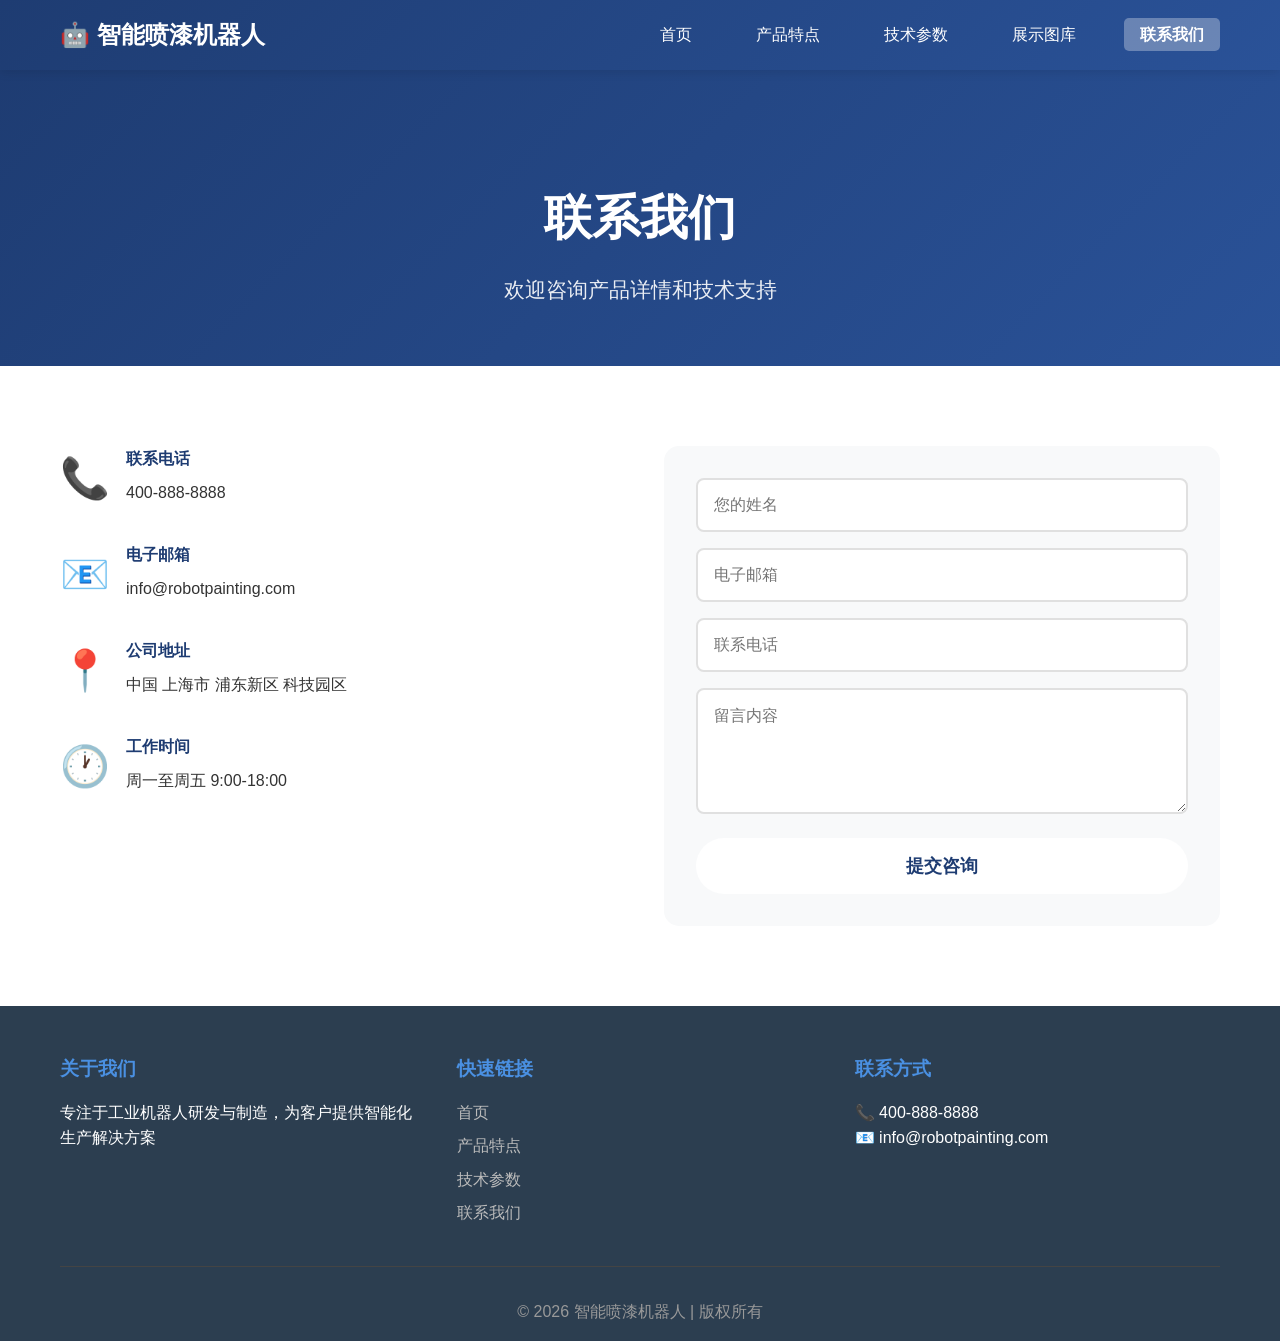
==== contact.html @ f7398a53 "init" ====
<!DOCTYPE html>
<html lang="zh-CN">
<head>
    <meta charset="UTF-8">
    <meta name="viewport" content="width=device-width, initial-scale=1.0">
    <title>联系我们 - 船舶自动喷漆机器人</title>
    <link rel="stylesheet" href="styles.css">
</head>
<body>
    <!-- 导航栏 -->
    <nav class="navbar">
        <div class="container">
            <div class="logo">
                <h1>🤖 智能喷漆机器人</h1>
            </div>
            <ul class="nav-links">
                <li><a href="index.html">首页</a></li>
                <li><a href="features.html">产品特点</a></li>
                <li><a href="specs.html">技术参数</a></li>
                <li><a href="gallery.html">展示图库</a></li>
                <li><a href="contact.html" class="active">联系我们</a></li>
            </ul>
        </div>
    </nav>

    <!-- 页面标题 -->
    <section class="page-header">
        <div class="container">
            <h1>联系我们</h1>
            <p>欢迎咨询产品详情和技术支持</p>
        </div>
    </section>

    <!-- 联系我们 -->
    <section id="contact" class="contact">
        <div class="container">
            <div class="contact-content">
                <div class="contact-info">
                    <div class="contact-item">
                        <div class="contact-icon">📞</div>
                        <div>
                            <h4>联系电话</h4>
                            <p>400-888-8888</p>
                        </div>
                    </div>
                    <div class="contact-item">
                        <div class="contact-icon">📧</div>
                        <div>
                            <h4>电子邮箱</h4>
                            <p>info@robotpainting.com</p>
                        </div>
                    </div>
                    <div class="contact-item">
                        <div class="contact-icon">📍</div>
                        <div>
                            <h4>公司地址</h4>
                            <p>中国 上海市 浦东新区 科技园区</p>
                        </div>
                    </div>
                    <div class="contact-item">
                        <div class="contact-icon">🕐</div>
                        <div>
                            <h4>工作时间</h4>
                            <p>周一至周五 9:00-18:00</p>
                        </div>
                    </div>
                </div>
                <div class="contact-form">
                    <form id="contactForm">
                        <input type="text" placeholder="您的姓名" required>
                        <input type="email" placeholder="电子邮箱" required>
                        <input type="tel" placeholder="联系电话" required>
                        <textarea placeholder="留言内容" rows="5" required></textarea>
                        <button type="submit" class="btn btn-primary">提交咨询</button>
                    </form>
                </div>
            </div>
        </div>
    </section>

    <!-- 页脚 -->
    <footer class="footer">
        <div class="container">
            <div class="footer-content">
                <div class="footer-section">
                    <h3>关于我们</h3>
                    <p>专注于工业机器人研发与制造，为客户提供智能化生产解决方案</p>
                </div>
                <div class="footer-section">
                    <h3>快速链接</h3>
                    <ul>
                        <li><a href="index.html">首页</a></li>
                        <li><a href="features.html">产品特点</a></li>
                        <li><a href="specs.html">技术参数</a></li>
                        <li><a href="contact.html">联系我们</a></li>
                    </ul>
                </div>
                <div class="footer-section">
                    <h3>联系方式</h3>
                    <p>📞 400-888-8888</p>
                    <p>📧 info@robotpainting.com</p>
                </div>
            </div>
            <div class="footer-bottom">
                <p>&copy; 2026 智能喷漆机器人 | 版权所有</p>
            </div>
        </div>
    </footer>

    <script src="script.js"></script>
</body>
</html>
---- styles.css ----
/* 全局样式 */
* {
    margin: 0;
    padding: 0;
    box-sizing: border-box;
}

body {
    font-family: 'Microsoft YaHei', 'Segoe UI', Arial, sans-serif;
    line-height: 1.6;
    color: #333;
    overflow-x: hidden;
}

.container {
    max-width: 1200px;
    margin: 0 auto;
    padding: 0 20px;
}

/* 导航栏 */
.navbar {
    background: linear-gradient(135deg, #1e3c72 0%, #2a5298 100%);
    padding: 1rem 0;
    position: fixed;
    width: 100%;
    top: 0;
    z-index: 1000;
    box-shadow: 0 2px 10px rgba(0,0,0,0.1);
}

.navbar .container {
    display: flex;
    justify-content: space-between;
    align-items: center;
}

.logo h1 {
    color: white;
    font-size: 1.5rem;
}

.nav-links {
    display: flex;
    list-style: none;
    gap: 2rem;
}

.nav-links a {
    color: white;
    text-decoration: none;
    font-weight: 500;
    transition: all 0.3s;
    padding: 0.5rem 1rem;
    border-radius: 5px;
}

.nav-links a:hover {
    background: rgba(255,255,255,0.2);
}

.nav-links a.active {
    background: rgba(255,255,255,0.3);
    font-weight: 600;
}

/* 页面标题 */
.page-header {
    background: linear-gradient(135deg, #1e3c72 0%, #2a5298 100%);
    color: white;
    padding: 120px 20px 60px;
    text-align: center;
    margin-top: 60px;
}

.page-header h1 {
    font-size: 3rem;
    margin-bottom: 1rem;
    font-weight: 700;
}

.page-header p {
    font-size: 1.3rem;
    opacity: 0.9;
}

/* 主横幅 */
.hero {
    background: linear-gradient(135deg, #1e3c72 0%, #2a5298 100%);
    color: white;
    padding: 150px 20px 80px;
    text-align: center;
    display: flex;
    align-items: center;
    justify-content: center;
    min-height: 100vh;
}

.hero-content {
    max-width: 800px;
    animation: fadeInUp 1s ease;
}

.hero-title {
    font-size: 3.5rem;
    margin-bottom: 1rem;
    font-weight: 700;
}

.hero-subtitle {
    font-size: 1.5rem;
    margin-bottom: 2rem;
    opacity: 0.9;
}

.hero-buttons {
    display: flex;
    gap: 1rem;
    justify-content: center;
    flex-wrap: wrap;
}

.btn {
    padding: 1rem 2rem;
    font-size: 1.1rem;
    border: none;
    border-radius: 50px;
    cursor: pointer;
    transition: all 0.3s;
    font-weight: 600;
}

.btn-primary {
    background: white;
    color: #1e3c72;
}

.btn-primary:hover {
    transform: translateY(-3px);
    box-shadow: 0 10px 25px rgba(0,0,0,0.2);
}

.btn-secondary {
    background: transparent;
    color: white;
    border: 2px solid white;
}

.btn-secondary:hover {
    background: white;
    color: #1e3c72;
}

.robot-icon {
    font-size: 8rem;
    animation: float 3s ease-in-out infinite;
    margin-top: 2rem;
}

/* 动画 */
@keyframes fadeInUp {
    from {
        opacity: 0;
        transform: translateY(30px);
    }
    to {
        opacity: 1;
        transform: translateY(0);
    }
}

@keyframes float {
    0%, 100% {
        transform: translateY(0);
    }
    50% {
        transform: translateY(-20px);
    }
}

/* 章节标题 */
.section-title {
    text-align: center;
    font-size: 2.5rem;
    margin-bottom: 3rem;
    color: #333;
    position: relative;
    padding-bottom: 1rem;
}

.section-title::after {
    content: '';
    position: absolute;
    bottom: 0;
    left: 50%;
    transform: translateX(-50%);
    width: 100px;
    height: 4px;
    background: linear-gradient(135deg, #1e3c72 0%, #2a5298 100%);
    border-radius: 2px;
}

/* 产品特点 */
.features {
    padding: 80px 20px;
    background: #f8f9fa;
}

.features-grid {
    display: grid;
    grid-template-columns: repeat(auto-fit, minmax(300px, 1fr));
    gap: 2rem;
}

.feature-card {
    background: white;
    padding: 2rem;
    border-radius: 15px;
    text-align: center;
    transition: all 0.3s;
    box-shadow: 0 5px 15px rgba(0,0,0,0.08);
}

.feature-card:hover {
    transform: translateY(-10px);
    box-shadow: 0 15px 35px rgba(0,0,0,0.15);
}

.feature-icon {
    font-size: 4rem;
    margin-bottom: 1rem;
}

.feature-card h3 {
    font-size: 1.5rem;
    margin-bottom: 1rem;
    color: #1e3c72;
}

.feature-card p {
    color: #666;
    line-height: 1.8;
}

/* 技术参数 */
.specs {
    padding: 80px 20px;
    background: white;
}

.specs-content {
    display: grid;
    grid-template-columns: 1fr 1fr;
    gap: 3rem;
    align-items: center;
}

.robot-diagram {
    position: relative;
    height: 400px;
    background: linear-gradient(135deg, #1e3c72 0%, #2a5298 100%);
    border-radius: 20px;
    display: flex;
    align-items: center;
    justify-content: center;
    overflow: hidden;
}

.robot-arm {
    width: 150px;
    height: 250px;
    background: rgba(255,255,255,0.2);
    border-radius: 10px;
    animation: rotate 4s ease-in-out infinite;
}

.robot-base {
    position: absolute;
    bottom: 20px;
    width: 200px;
    height: 80px;
    background: rgba(255,255,255,0.3);
    border-radius: 10px;
}

@keyframes rotate {
    0%, 100% {
        transform: rotate(-10deg);
    }
    50% {
        transform: rotate(10deg);
    }
}

.specs-table table {
    width: 100%;
    border-collapse: collapse;
    background: white;
    box-shadow: 0 5px 15px rgba(0,0,0,0.08);
    border-radius: 10px;
    overflow: hidden;
}

.specs-table th {
    background: linear-gradient(135deg, #1e3c72 0%, #2a5298 100%);
    color: white;
    padding: 1rem;
    text-align: left;
    font-weight: 600;
}

.specs-table td {
    padding: 1rem;
    border-bottom: 1px solid #eee;
}

.specs-table tr:hover {
    background: #f8f9fa;
}

/* 应用场景 */
.applications {
    padding: 80px 20px;
    background: #f8f9fa;
}

.applications-grid {
    display: grid;
    grid-template-columns: repeat(auto-fit, minmax(250px, 1fr));
    gap: 2rem;
}

.application-card {
    background: white;
    padding: 2rem;
    border-radius: 15px;
    text-align: center;
    transition: all 0.3s;
    box-shadow: 0 5px 15px rgba(0,0,0,0.08);
}

.application-card:hover {
    transform: scale(1.05);
    box-shadow: 0 15px 35px rgba(0,0,0,0.15);
}

.application-image {
    font-size: 5rem;
    margin-bottom: 1rem;
}

.application-card h3 {
    font-size: 1.5rem;
    margin-bottom: 0.5rem;
    color: #1e3c72;
}

/* 展示图库 */
.gallery {
    padding: 80px 20px;
    background: white;
}

.gallery-grid {
    display: grid;
    grid-template-columns: repeat(auto-fit, minmax(350px, 1fr));
    gap: 2rem;
}

.gallery-item {
    height: 300px;
    border-radius: 15px;
    position: relative;
    overflow: hidden;
    cursor: pointer;
    transition: all 0.3s;
    background: linear-gradient(135deg, #a7bce2 0%, #e28dd4 100%);
}

.gallery-item img {
    width: 100%;
    height: 100%;
    object-fit: cover;
    transition: transform 0.3s ease;
}

.gallery-item:hover img {
    transform: scale(1.1);
}

.gallery-item:hover {
    transform: scale(1.05);
    box-shadow: 0 10px 30px rgba(0,0,0,0.3);
}

.gallery-overlay {
    position: absolute;
    bottom: 0;
    left: 0;
    right: 0;
    background: rgba(0,0,0,0.7);
    color: white;
    padding: 1.5rem;
    transform: translateY(100%);
    transition: all 0.3s;
}

.gallery-item:hover .gallery-overlay {
    transform: translateY(0);
}

.gallery-overlay h3 {
    margin-bottom: 0.5rem;
}

/* 优势对比 */
.comparison {
    padding: 80px 20px;
    background: #f8f9fa;
}

.comparison-table {
    display: grid;
    grid-template-columns: 1fr auto 1fr;
    gap: 2rem;
    align-items: center;
}

.comparison-column {
    background: white;
    padding: 2rem;
    border-radius: 15px;
    box-shadow: 0 5px 15px rgba(0,0,0,0.08);
}

.comparison-column.highlight {
    background: linear-gradient(135deg, #aae7d3 0%, #2f878a 100%);
    color: white;
    transform: scale(1.05);
}

.comparison-column h3 {
    text-align: center;
    margin-bottom: 1.5rem;
    font-size: 1.5rem;
}

.comparison-column ul {
    list-style: none;
}

.comparison-column li {
    padding: 0.8rem 0;
    font-size: 1.1rem;
}

.comparison-divider {
    display: flex;
    align-items: center;
    justify-content: center;
}

.vs-badge {
    background: linear-gradient(135deg, #1e3c72 0%, #2a5298 100%);
    color: white;
    width: 80px;
    height: 80px;
    border-radius: 50%;
    display: flex;
    align-items: center;
    justify-content: center;
    font-size: 2rem;
    font-weight: bold;
    box-shadow: 0 10px 30px rgba(0,0,0,0.2);
}

/* 联系我们 */
.contact {
    padding: 80px 20px;
    background: white;
}

.contact-content {
    display: grid;
    grid-template-columns: 1fr 1fr;
    gap: 3rem;
}

.contact-info {
    display: flex;
    flex-direction: column;
    gap: 2rem;
}

.contact-item {
    display: flex;
    align-items: flex-start;
    gap: 1rem;
}

.contact-icon {
    font-size: 2.5rem;
    flex-shrink: 0;
}

.contact-item h4 {
    color: #1e3c72;
    margin-bottom: 0.5rem;
}

.contact-form {
    background: #f8f9fa;
    padding: 2rem;
    border-radius: 15px;
}

.contact-form input,
.contact-form textarea {
    width: 100%;
    padding: 1rem;
    margin-bottom: 1rem;
    border: 2px solid #e0e0e0;
    border-radius: 8px;
    font-size: 1rem;
    font-family: inherit;
    transition: all 0.3s;
}

.contact-form input:focus,
.contact-form textarea:focus {
    outline: none;
    border-color: #1e3c72;
}

.contact-form button {
    width: 100%;
}

/* 页脚 */
.footer {
    background: #2c3e50;
    color: white;
    padding: 3rem 20px 1rem;
}

.footer-content {
    display: grid;
    grid-template-columns: repeat(auto-fit, minmax(250px, 1fr));
    gap: 2rem;
    margin-bottom: 2rem;
}

.footer-section h3 {
    margin-bottom: 1rem;
    color: #4a90e2;
}

.footer-section ul {
    list-style: none;
}

.footer-section li {
    margin-bottom: 0.5rem;
}

.footer-section a {
    color: #bbb;
    text-decoration: none;
    transition: all 0.3s;
}

.footer-section a:hover {
    color: white;
}

.footer-bottom {
    text-align: center;
    padding-top: 2rem;
    border-top: 1px solid #444;
    color: #999;
}

/* 图片模态框 */
.image-modal {
    position: fixed;
    top: 0;
    left: 0;
    width: 100%;
    height: 100%;
    z-index: 9999;
    display: none;
    align-items: center;
    justify-content: center;
    animation: fadeIn 0.3s ease;
}

.image-modal.active {
    display: flex;
}

.modal-overlay {
    position: absolute;
    top: 0;
    left: 0;
    width: 100%;
    height: 100%;
    background: rgba(0, 0, 0, 0.9);
    cursor: pointer;
}

.modal-content {
    position: relative;
    max-width: 90%;
    max-height: 90vh;
    z-index: 10000;
    animation: zoomIn 0.3s ease;
}

.modal-image {
    max-width: 100%;
    max-height: 80vh;
    width: auto;
    height: auto;
    border-radius: 10px;
    box-shadow: 0 20px 60px rgba(0,0,0,0.5);
    display: block;
}

.modal-close {
    position: absolute;
    top: -50px;
    right: 0;
    background: transparent;
    border: none;
    color: white;
    font-size: 3rem;
    cursor: pointer;
    width: 50px;
    height: 50px;
    display: flex;
    align-items: center;
    justify-content: center;
    transition: all 0.3s;
    z-index: 10001;
}

.modal-close:hover {
    transform: rotate(90deg);
    color: #ff4444;
}

.modal-caption {
    background: rgba(0, 0, 0, 0.8);
    color: white;
    padding: 1.5rem;
    border-radius: 0 0 10px 10px;
    margin-top: -5px;
}

.modal-title {
    font-size: 1.5rem;
    margin-bottom: 0.5rem;
    color: white;
}

.modal-description {
    font-size: 1rem;
    opacity: 0.9;
    margin: 0;
}

@keyframes fadeIn {
    from {
        opacity: 0;
    }
    to {
        opacity: 1;
    }
}

@keyframes zoomIn {
    from {
        transform: scale(0.8);
        opacity: 0;
    }
    to {
        transform: scale(1);
        opacity: 1;
    }
}

/* 响应式设计 */
@media (max-width: 768px) {
    .modal-content {
        max-width: 95%;
    }
    
    .modal-image {
        max-height: 70vh;
    }
    
    .modal-close {
        top: -40px;
        font-size: 2.5rem;
    }
    
    .modal-caption {
        padding: 1rem;
    }
    
    .modal-title {
        font-size: 1.2rem;
    }
    
    .modal-description {
        font-size: 0.9rem;
    }
}

@media (max-width: 768px) {
    .hero-title {
        font-size: 2rem;
    }
    
    .hero-subtitle {
        font-size: 1.2rem;
    }
    
    .robot-icon {
        font-size: 5rem;
    }
    
    .nav-links {
        flex-direction: column;
        gap: 0.5rem;
    }
    
    .specs-content,
    .contact-content,
    .comparison-table {
        grid-template-columns: 1fr;
    }
    
    .comparison-divider {
        order: 2;
    }
    
    .features-grid,
    .applications-grid {
        grid-template-columns: 1fr;
    }
    
    .gallery-grid {
        grid-template-columns: 1fr;
    }
}

@media (max-width: 480px) {
    .hero-title {
        font-size: 1.5rem;
    }
    
    .section-title {
        font-size: 1.8rem;
    }
    
    .feature-card,
    .application-card {
        padding: 1.5rem;
    }
}
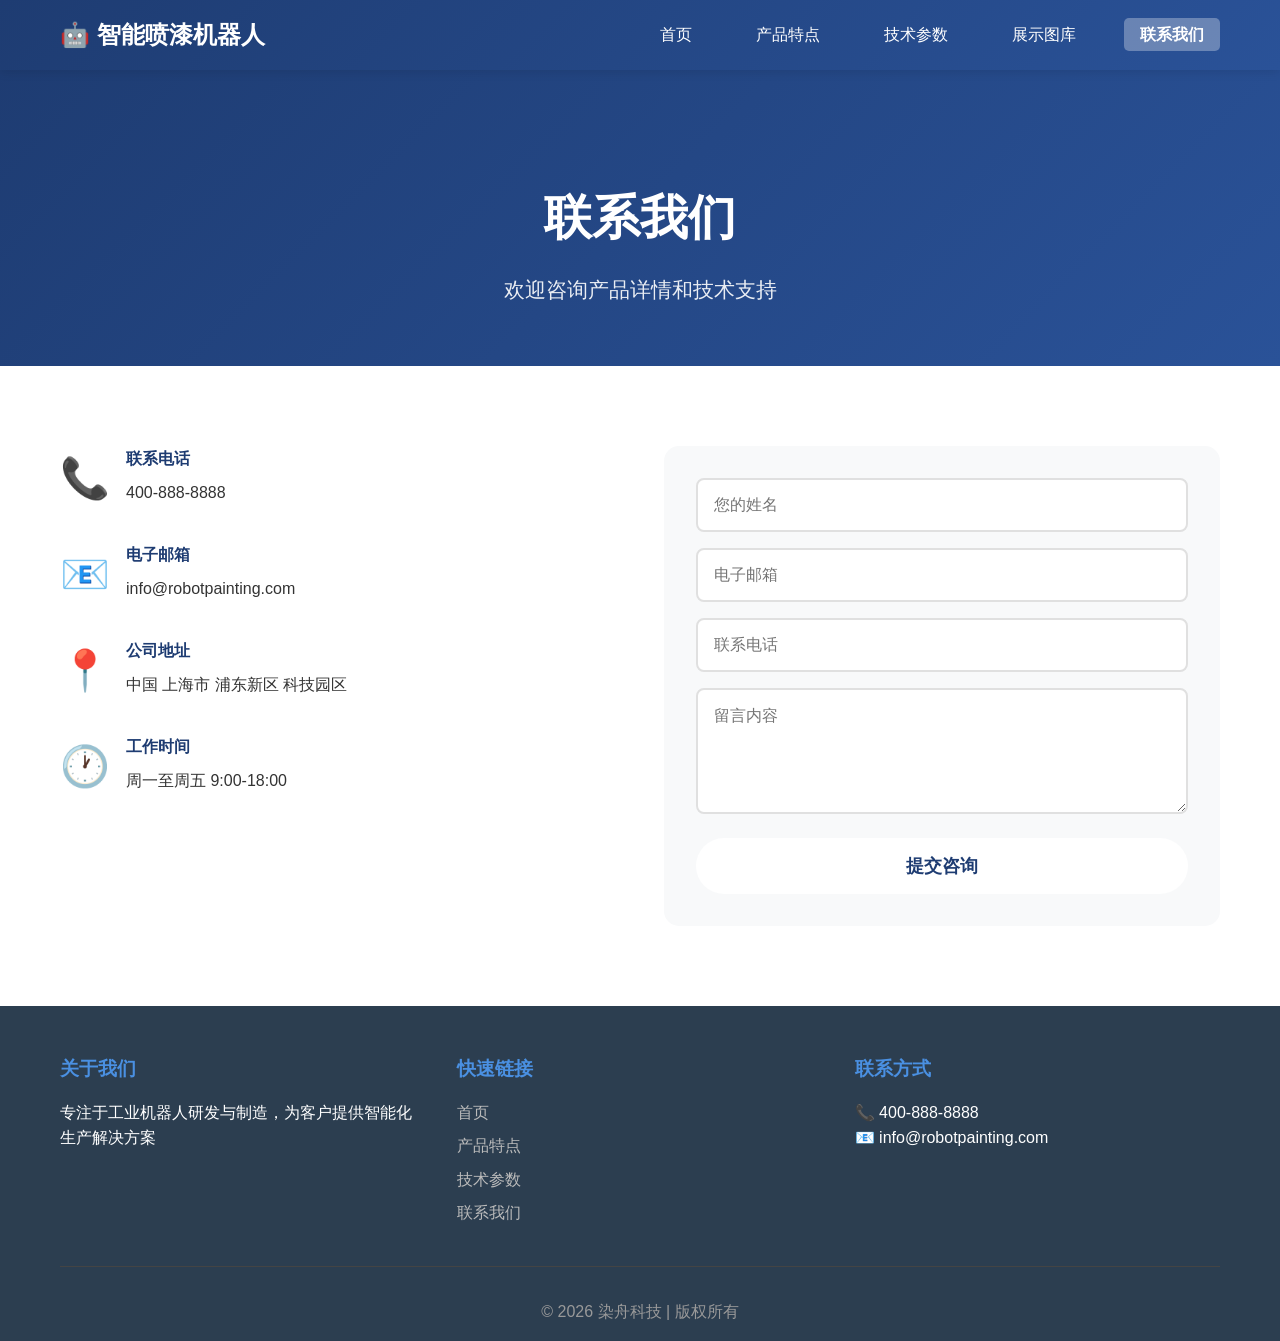
==== commit 4745fbd5: "Update contact.html" ====
--- a/contact.html
+++ b/contact.html
@@ -3,7 +3,7 @@
 <head>
     <meta charset="UTF-8">
     <meta name="viewport" content="width=device-width, initial-scale=1.0">
-    <title>联系我们 - 船舶自动喷漆机器人</title>
+    <title>联系我们 - 染舟科技</title>
     <link rel="stylesheet" href="styles.css">
 </head>
 <body>
@@ -102,11 +102,11 @@
                 </div>
             </div>
             <div class="footer-bottom">
-                <p>&copy; 2026 智能喷漆机器人 | 版权所有</p>
+                <p>&copy; 2026 染舟科技 | 版权所有</p>
             </div>
         </div>
     </footer>
 
     <script src="script.js"></script>
 </body>
-</html>+</html>
